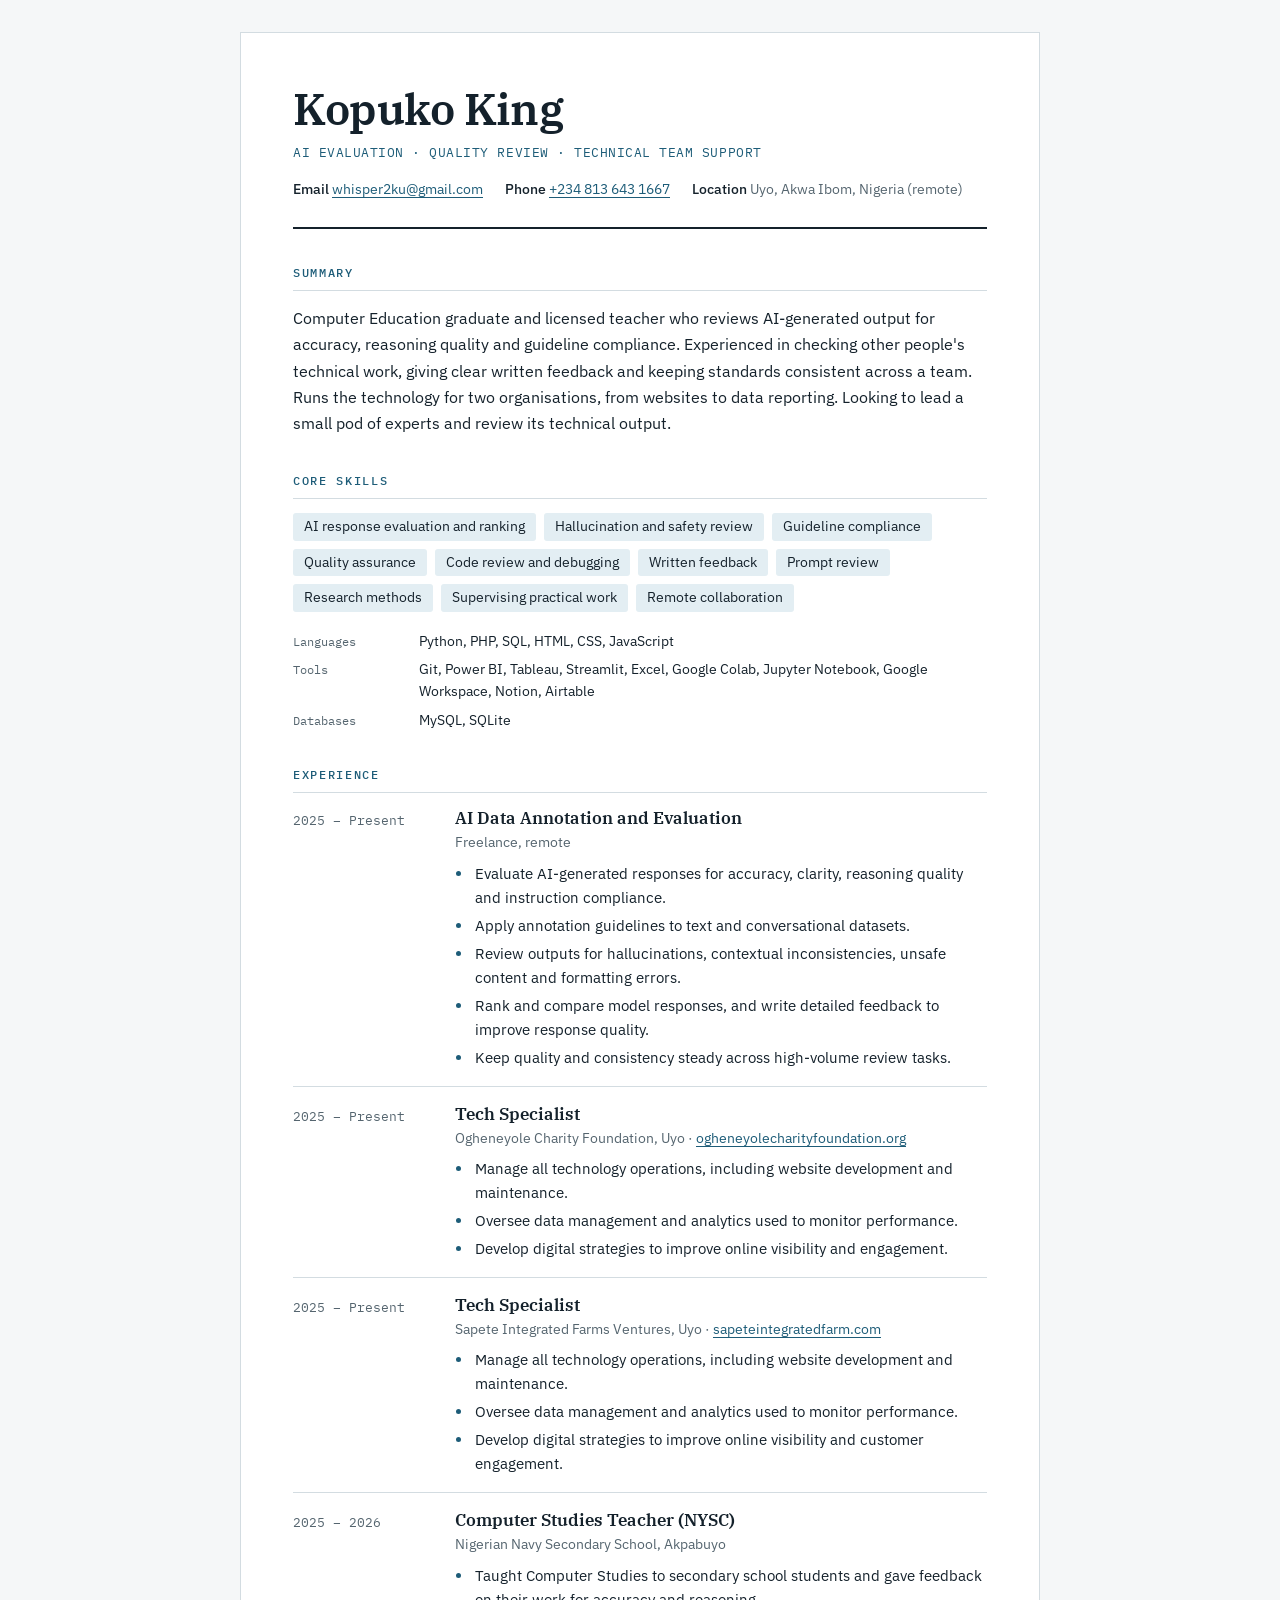
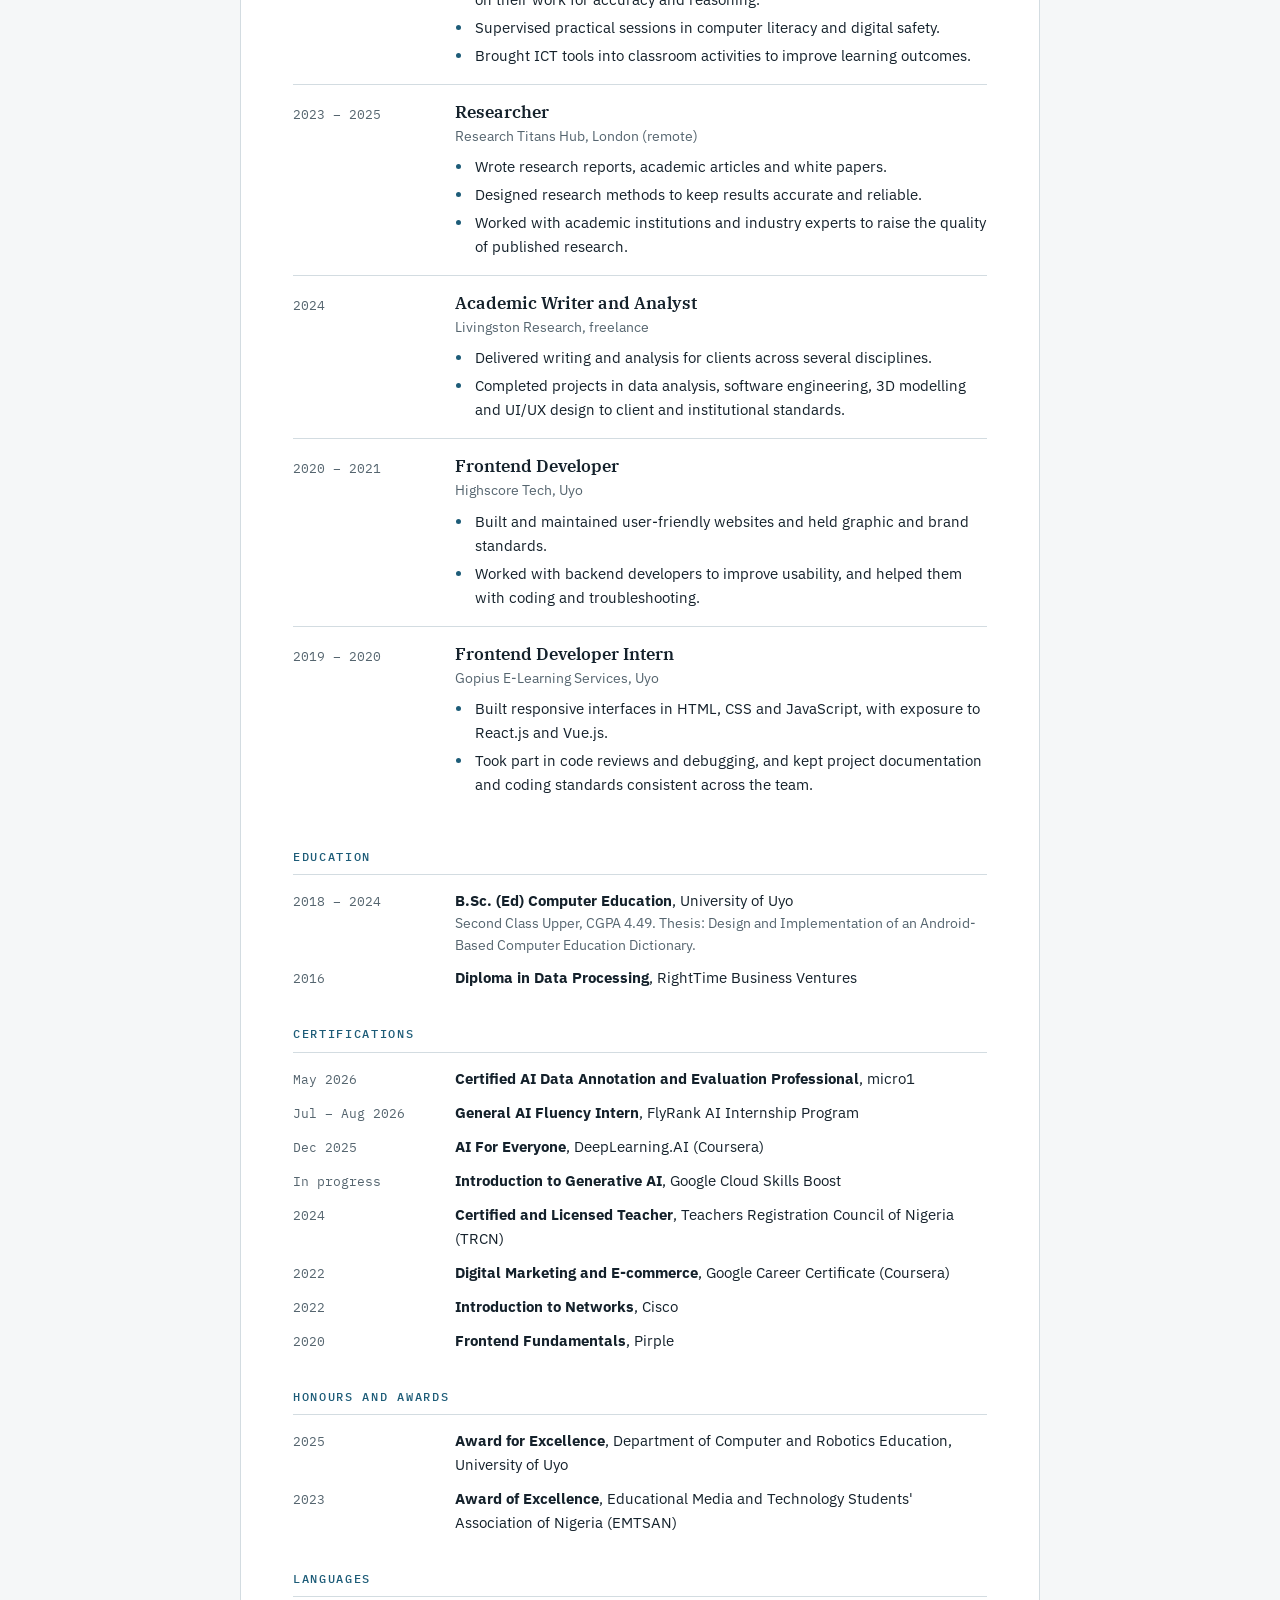
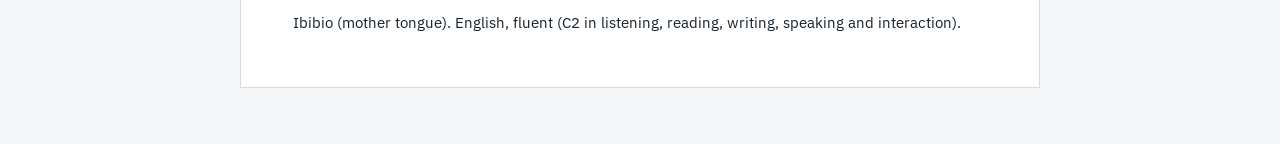
==== index.html @ e97bb65e "Add files via upload" ====
<!doctype html>
<html lang="en">
<head>
<meta charset="utf-8">
<meta name="viewport" content="width=device-width, initial-scale=1">
<title>Kopuko King | Resume</title>
<meta name="description" content="Resume of Kopuko King: AI evaluation, quality review, web development and teaching. Based in Uyo, Nigeria.">
<meta property="og:title" content="Kopuko King | Resume">
<meta property="og:description" content="AI evaluation, quality review and technical team support.">
<meta name="theme-color" content="#1D5C78">
<link rel="preconnect" href="https://fonts.googleapis.com">
<link rel="preconnect" href="https://fonts.gstatic.com" crossorigin>
<link rel="stylesheet" href="https://fonts.googleapis.com/css2?family=IBM+Plex+Mono:wght@400;500&family=IBM+Plex+Sans:wght@400;500;600&family=IBM+Plex+Serif:wght@500;600&display=swap">
<style>
/* Layout: one centred column, name block on top, dated entries in a two-column grid (date rail + content) that stacks on phones. */
:root {
  --bg: #F5F7F8;
  --surface: #FFFFFF;
  --ink: #14212B;
  --muted: #55656F;
  --rule: #D3DCE1;
  --accent: #1D5C78;
  --accent-soft: #E3EEF3;
  --font-display: "IBM Plex Serif", Georgia, "Times New Roman", serif;
  --font-body: "IBM Plex Sans", system-ui, -apple-system, "Segoe UI", sans-serif;
  --font-mono: "IBM Plex Mono", ui-monospace, "SF Mono", Menlo, Consolas, monospace;
}
@media (prefers-color-scheme: dark) {
  :root:not([data-theme="light"]) {
    --bg: #0E161C; --surface: #141F27; --ink: #E5EDF1; --muted: #9AABB5;
    --rule: #263641; --accent: #74B5D2; --accent-soft: #1A2B35;
    color-scheme: dark;
  }
}
:root[data-theme="dark"] {
  --bg: #0E161C; --surface: #141F27; --ink: #E5EDF1; --muted: #9AABB5;
  --rule: #263641; --accent: #74B5D2; --accent-soft: #1A2B35;
  color-scheme: dark;
}
:root { color-scheme: light; }
* { box-sizing: border-box; }
body { margin: 0; }
body {
  background: var(--bg);
  color: var(--ink);
  font-family: var(--font-body);
  font-size: 15px;
  line-height: 1.6;
  padding-block: 32px 56px;
  padding-left: max(16px, env(safe-area-inset-left, 0px));
  padding-right: max(16px, env(safe-area-inset-right, 0px));
}
.sheet {
  max-width: 800px;
  margin: 0 auto;
  background: var(--surface);
  border: 1px solid var(--rule);
  padding: clamp(24px, 5vw, 52px);
  display: flex;
  flex-direction: column;
  gap: 34px;
}
a { color: var(--accent); text-underline-offset: 3px; }
a:focus-visible { outline: 2px solid var(--accent); outline-offset: 2px; }

header { display: flex; flex-direction: column; gap: 10px; padding-bottom: 26px; border-bottom: 2px solid var(--ink); }
h1 {
  font-family: var(--font-display);
  font-weight: 600;
  font-size: clamp(32px, 6vw, 44px);
  line-height: 1.1;
  letter-spacing: -0.01em;
  margin: 0;
  text-wrap: balance;
}
.role { font-family: var(--font-mono); font-size: 13px; letter-spacing: 0.04em; color: var(--accent); margin: 0; }
.contact { display: flex; flex-wrap: wrap; gap: 4px 22px; font-size: 14px; color: var(--muted); margin: 4px 0 0; padding: 0; list-style: none; }
.contact li { min-width: 0; overflow-wrap: anywhere; }
.contact b { font-weight: 500; color: var(--ink); }

h2 {
  font-family: var(--font-mono);
  font-weight: 500;
  font-size: 12px;
  letter-spacing: 0.14em;
  text-transform: uppercase;
  color: var(--accent);
  margin: 0 0 14px;
  padding-bottom: 8px;
  border-bottom: 1px solid var(--rule);
}
section { min-width: 0; }
p { margin: 0; }
.summary { font-size: 16px; line-height: 1.65; max-width: 68ch; }

.skills { display: flex; flex-wrap: wrap; gap: 8px; margin: 0; padding: 0; list-style: none; }
.skills li { background: var(--accent-soft); color: var(--ink); font-size: 13.5px; padding: 3px 11px; border-radius: 3px; }
.tech { display: grid; grid-template-columns: 110px 1fr; gap: 6px 16px; margin: 18px 0 0; font-size: 14px; }
.tech dt { font-family: var(--font-mono); font-size: 12px; color: var(--muted); padding-top: 2px; }
.tech dd { margin: 0; min-width: 0; }

.entry { display: grid; grid-template-columns: 138px 1fr; gap: 4px 24px; padding-block: 16px; border-top: 1px solid var(--rule); }
.entry:first-of-type { border-top: 0; padding-top: 0; }
.when { font-family: var(--font-mono); font-size: 12.5px; color: var(--muted); padding-top: 3px; font-variant-numeric: tabular-nums; }
.what { min-width: 0; }
h3 { font-family: var(--font-display); font-weight: 600; font-size: 17px; line-height: 1.35; margin: 0; text-wrap: balance; }
.org { color: var(--muted); font-size: 14px; margin: 1px 0 8px; }
.what ul { margin: 0; padding-left: 18px; display: flex; flex-direction: column; gap: 4px; }
.what li::marker { color: var(--accent); }
.what li { padding-left: 2px; }

.plain { display: flex; flex-direction: column; gap: 10px; margin: 0; padding: 0; list-style: none; }
.plain li { display: grid; grid-template-columns: 138px 1fr; gap: 2px 24px; }
.plain .when { padding-top: 2px; }
.plain span.t { min-width: 0; }
.plain small { display: block; color: var(--muted); font-size: 13.5px; }

@media (max-width: 600px) {
  body { padding-block: 16px 40px; font-size: 15px; }
  .entry, .plain li { grid-template-columns: 1fr; gap: 2px; }
  .tech { grid-template-columns: 1fr; gap: 0; }
  .tech dd { margin-bottom: 8px; }
}
@media print {
  body { background: #fff; padding: 0; }
  .sheet { border: 0; padding: 0; max-width: none; }
  :root { --bg:#fff; --surface:#fff; --ink:#14212B; --muted:#55656F; --rule:#D3DCE1; --accent:#1D5C78; --accent-soft:#E3EEF3; }
  .entry { break-inside: avoid; }
}
</style>

</head>
<body>
<main class="sheet">
  <header>
    <h1>Kopuko King</h1>
    <p class="role">AI EVALUATION &middot; QUALITY REVIEW &middot; TECHNICAL TEAM SUPPORT</p>
    <ul class="contact">
      <li><b>Email</b> <a href="mailto:whisper2ku@gmail.com">whisper2ku@gmail.com</a></li>
      <li><b>Phone</b> <a href="tel:+2348136431667">+234 813 643 1667</a></li>
      <li><b>Location</b> Uyo, Akwa Ibom, Nigeria (remote)</li>
    </ul>
  </header>

  <section>
    <h2>Summary</h2>
    <p class="summary">Computer Education graduate and licensed teacher who reviews AI-generated output for accuracy, reasoning quality and guideline compliance. Experienced in checking other people's technical work, giving clear written feedback and keeping standards consistent across a team. Runs the technology for two organisations, from websites to data reporting. Looking to lead a small pod of experts and review its technical output.</p>
  </section>

  <section>
    <h2>Core skills</h2>
    <ul class="skills">
      <li>AI response evaluation and ranking</li>
      <li>Hallucination and safety review</li>
      <li>Guideline compliance</li>
      <li>Quality assurance</li>
      <li>Code review and debugging</li>
      <li>Written feedback</li>
      <li>Prompt review</li>
      <li>Research methods</li>
      <li>Supervising practical work</li>
      <li>Remote collaboration</li>
    </ul>
    <dl class="tech">
      <dt>Languages</dt><dd>Python, PHP, SQL, HTML, CSS, JavaScript</dd>
      <dt>Tools</dt><dd>Git, Power BI, Tableau, Streamlit, Excel, Google Colab, Jupyter Notebook, Google Workspace, Notion, Airtable</dd>
      <dt>Databases</dt><dd>MySQL, SQLite</dd>
    </dl>
  </section>

  <section>
    <h2>Experience</h2>

    <div class="entry">
      <div class="when">2025 &ndash; Present</div>
      <div class="what">
        <h3>AI Data Annotation and Evaluation</h3>
        <p class="org">Freelance, remote</p>
        <ul>
          <li>Evaluate AI-generated responses for accuracy, clarity, reasoning quality and instruction compliance.</li>
          <li>Apply annotation guidelines to text and conversational datasets.</li>
          <li>Review outputs for hallucinations, contextual inconsistencies, unsafe content and formatting errors.</li>
          <li>Rank and compare model responses, and write detailed feedback to improve response quality.</li>
          <li>Keep quality and consistency steady across high-volume review tasks.</li>
        </ul>
      </div>
    </div>

    <div class="entry">
      <div class="when">2025 &ndash; Present</div>
      <div class="what">
        <h3>Tech Specialist</h3>
        <p class="org">Ogheneyole Charity Foundation, Uyo &middot; <a href="https://ogheneyolecharityfoundation.org/" target="_blank" rel="noopener">ogheneyolecharityfoundation.org</a></p>
        <ul>
          <li>Manage all technology operations, including website development and maintenance.</li>
          <li>Oversee data management and analytics used to monitor performance.</li>
          <li>Develop digital strategies to improve online visibility and engagement.</li>
        </ul>
      </div>
    </div>

    <div class="entry">
      <div class="when">2025 &ndash; Present</div>
      <div class="what">
        <h3>Tech Specialist</h3>
        <p class="org">Sapete Integrated Farms Ventures, Uyo &middot; <a href="https://sapeteintegratedfarm.com" target="_blank" rel="noopener">sapeteintegratedfarm.com</a></p>
        <ul>
          <li>Manage all technology operations, including website development and maintenance.</li>
          <li>Oversee data management and analytics used to monitor performance.</li>
          <li>Develop digital strategies to improve online visibility and customer engagement.</li>
        </ul>
      </div>
    </div>

    <div class="entry">
      <div class="when">2025 &ndash; 2026</div>
      <div class="what">
        <h3>Computer Studies Teacher (NYSC)</h3>
        <p class="org">Nigerian Navy Secondary School, Akpabuyo</p>
        <ul>
          <li>Taught Computer Studies to secondary school students and gave feedback on their work for accuracy and reasoning.</li>
          <li>Supervised practical sessions in computer literacy and digital safety.</li>
          <li>Brought ICT tools into classroom activities to improve learning outcomes.</li>
        </ul>
      </div>
    </div>

    <div class="entry">
      <div class="when">2023 &ndash; 2025</div>
      <div class="what">
        <h3>Researcher</h3>
        <p class="org">Research Titans Hub, London (remote)</p>
        <ul>
          <li>Wrote research reports, academic articles and white papers.</li>
          <li>Designed research methods to keep results accurate and reliable.</li>
          <li>Worked with academic institutions and industry experts to raise the quality of published research.</li>
        </ul>
      </div>
    </div>

    <div class="entry">
      <div class="when">2024</div>
      <div class="what">
        <h3>Academic Writer and Analyst</h3>
        <p class="org">Livingston Research, freelance</p>
        <ul>
          <li>Delivered writing and analysis for clients across several disciplines.</li>
          <li>Completed projects in data analysis, software engineering, 3D modelling and UI/UX design to client and institutional standards.</li>
        </ul>
      </div>
    </div>

    <div class="entry">
      <div class="when">2020 &ndash; 2021</div>
      <div class="what">
        <h3>Frontend Developer</h3>
        <p class="org">Highscore Tech, Uyo</p>
        <ul>
          <li>Built and maintained user-friendly websites and held graphic and brand standards.</li>
          <li>Worked with backend developers to improve usability, and helped them with coding and troubleshooting.</li>
        </ul>
      </div>
    </div>

    <div class="entry">
      <div class="when">2019 &ndash; 2020</div>
      <div class="what">
        <h3>Frontend Developer Intern</h3>
        <p class="org">Gopius E-Learning Services, Uyo</p>
        <ul>
          <li>Built responsive interfaces in HTML, CSS and JavaScript, with exposure to React.js and Vue.js.</li>
          <li>Took part in code reviews and debugging, and kept project documentation and coding standards consistent across the team.</li>
        </ul>
      </div>
    </div>
  </section>

  <section>
    <h2>Education</h2>
    <ul class="plain">
      <li>
        <span class="when">2018 &ndash; 2024</span>
        <span class="t"><b>B.Sc. (Ed) Computer Education</b>, University of Uyo
          <small>Second Class Upper, CGPA 4.49. Thesis: Design and Implementation of an Android-Based Computer Education Dictionary.</small></span>
      </li>
      <li>
        <span class="when">2016</span>
        <span class="t"><b>Diploma in Data Processing</b>, RightTime Business Ventures</span>
      </li>
    </ul>
  </section>

  <section>
    <h2>Certifications</h2>
    <ul class="plain">
      <li><span class="when">May 2026</span><span class="t"><b>Certified AI Data Annotation and Evaluation Professional</b>, micro1</span></li>
      <li><span class="when">Jul &ndash; Aug 2026</span><span class="t"><b>General AI Fluency Intern</b>, FlyRank AI Internship Program</span></li>
      <li><span class="when">Dec 2025</span><span class="t"><b>AI For Everyone</b>, DeepLearning.AI (Coursera)</span></li>
      <li><span class="when">In progress</span><span class="t"><b>Introduction to Generative AI</b>, Google Cloud Skills Boost</span></li>
      <li><span class="when">2024</span><span class="t"><b>Certified and Licensed Teacher</b>, Teachers Registration Council of Nigeria (TRCN)</span></li>
      <li><span class="when">2022</span><span class="t"><b>Digital Marketing and E-commerce</b>, Google Career Certificate (Coursera)</span></li>
      <li><span class="when">2022</span><span class="t"><b>Introduction to Networks</b>, Cisco</span></li>
      <li><span class="when">2020</span><span class="t"><b>Frontend Fundamentals</b>, Pirple</span></li>
    </ul>
  </section>

  <section>
    <h2>Honours and awards</h2>
    <ul class="plain">
      <li><span class="when">2025</span><span class="t"><b>Award for Excellence</b>, Department of Computer and Robotics Education, University of Uyo</span></li>
      <li><span class="when">2023</span><span class="t"><b>Award of Excellence</b>, Educational Media and Technology Students' Association of Nigeria (EMTSAN)</span></li>
    </ul>
  </section>

  <section>
    <h2>Languages</h2>
    <p>Ibibio (mother tongue). English, fluent (C2 in listening, reading, writing, speaking and interaction).</p>
  </section>
</main>
</body>
</html>
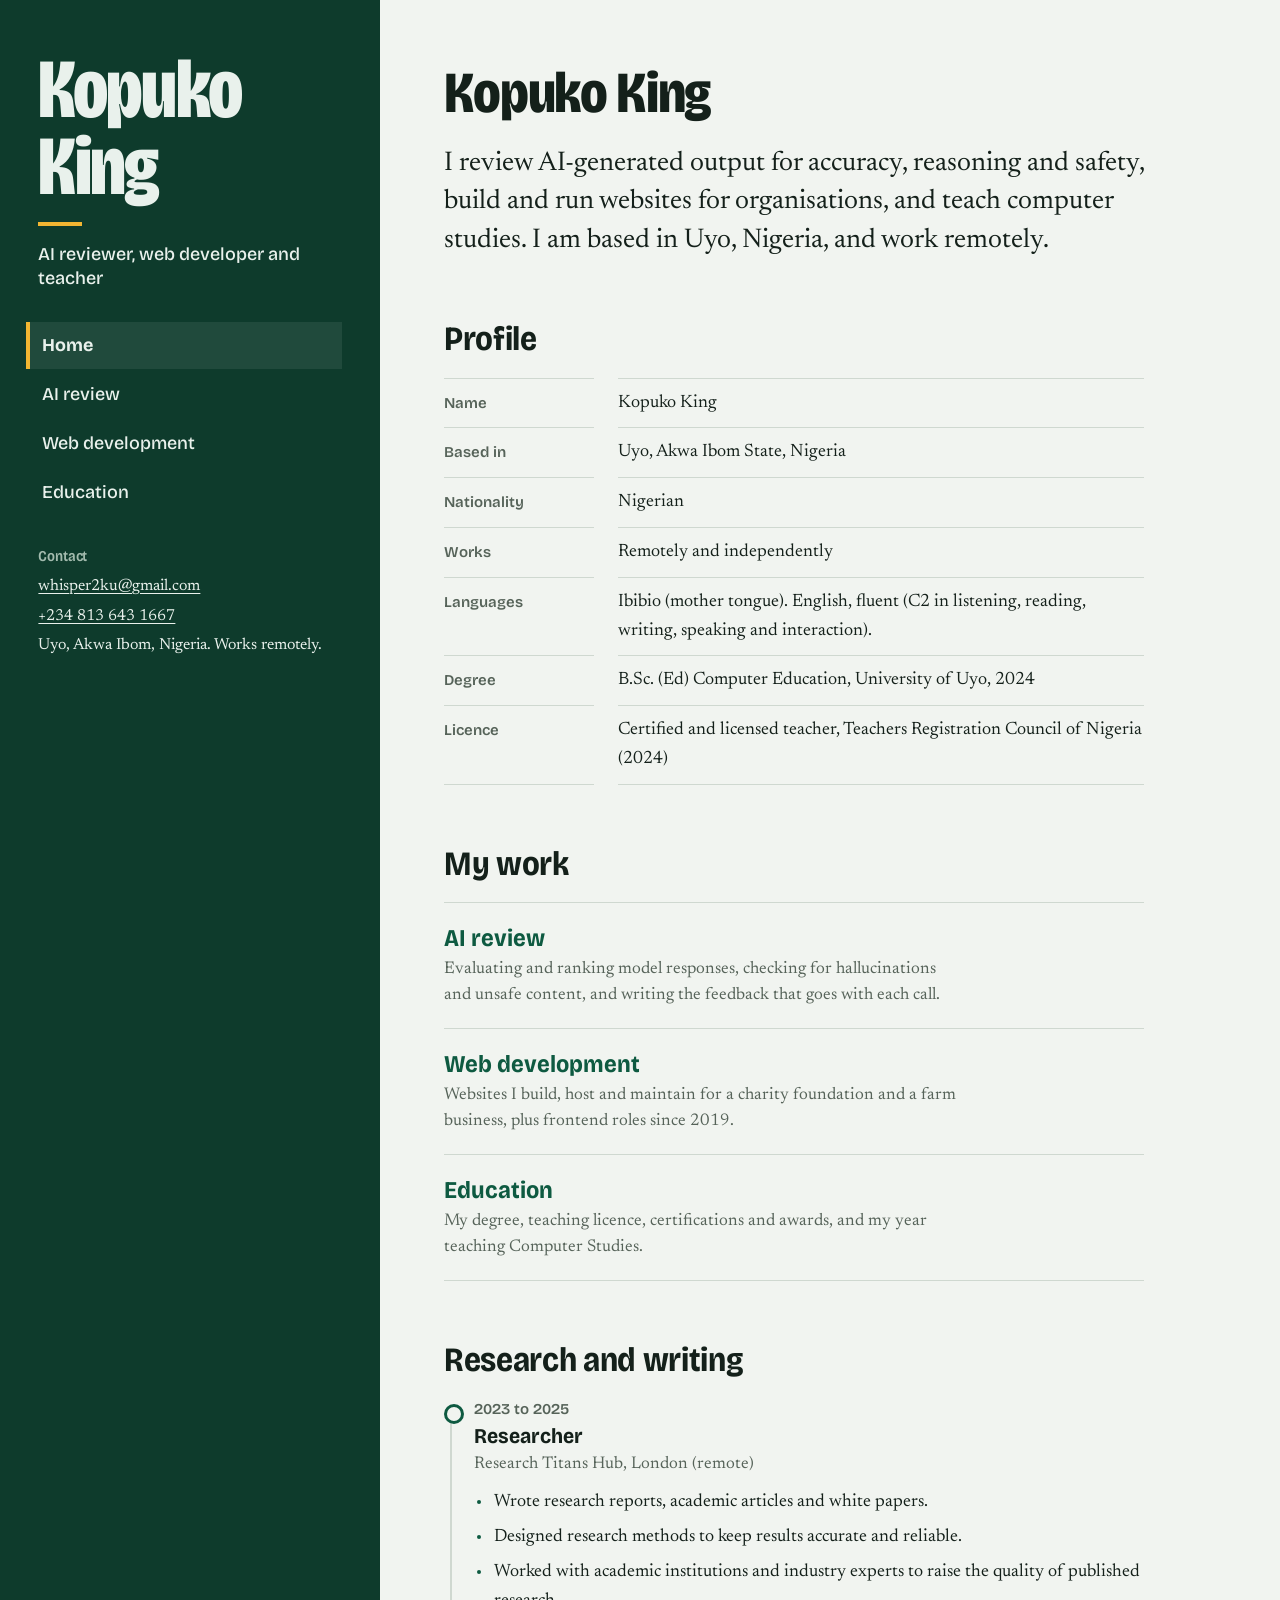
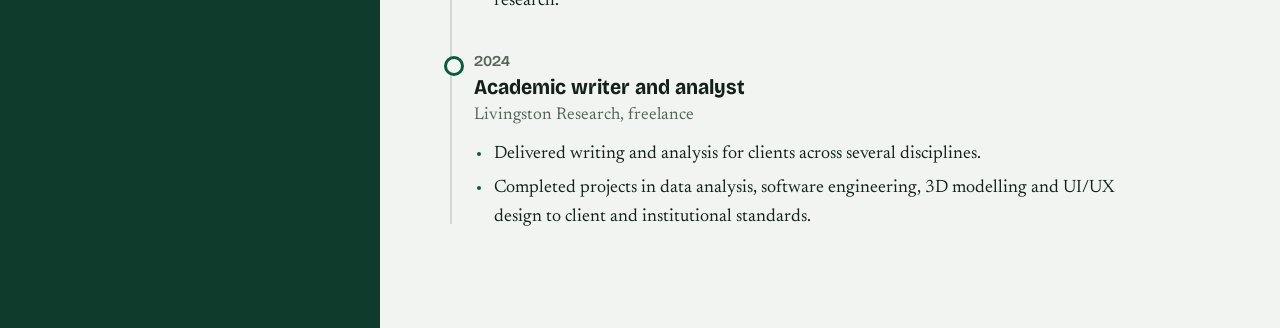
==== commit b8186ad0: "update CV" ====
--- a/index.html
+++ b/index.html
@@ -4,318 +4,105 @@
 <meta charset="utf-8">
 <meta name="viewport" content="width=device-width, initial-scale=1">
 <title>Kopuko King | Resume</title>
-<meta name="description" content="Resume of Kopuko King: AI evaluation, quality review, web development and teaching. Based in Uyo, Nigeria.">
+<meta name="description" content="Kopuko King: AI reviewer, web developer and teacher based in Uyo, Nigeria.">
 <meta property="og:title" content="Kopuko King | Resume">
-<meta property="og:description" content="AI evaluation, quality review and technical team support.">
-<meta name="theme-color" content="#1D5C78">
+<meta property="og:description" content="Kopuko King: AI reviewer, web developer and teacher based in Uyo, Nigeria.">
+<meta name="theme-color" content="#0E3B2C">
 <link rel="preconnect" href="https://fonts.googleapis.com">
 <link rel="preconnect" href="https://fonts.gstatic.com" crossorigin>
-<link rel="stylesheet" href="https://fonts.googleapis.com/css2?family=IBM+Plex+Mono:wght@400;500&family=IBM+Plex+Sans:wght@400;500;600&family=IBM+Plex+Serif:wght@500;600&display=swap">
-<style>
-/* Layout: one centred column, name block on top, dated entries in a two-column grid (date rail + content) that stacks on phones. */
-:root {
-  --bg: #F5F7F8;
-  --surface: #FFFFFF;
-  --ink: #14212B;
-  --muted: #55656F;
-  --rule: #D3DCE1;
-  --accent: #1D5C78;
-  --accent-soft: #E3EEF3;
-  --font-display: "IBM Plex Serif", Georgia, "Times New Roman", serif;
-  --font-body: "IBM Plex Sans", system-ui, -apple-system, "Segoe UI", sans-serif;
-  --font-mono: "IBM Plex Mono", ui-monospace, "SF Mono", Menlo, Consolas, monospace;
-}
-@media (prefers-color-scheme: dark) {
-  :root:not([data-theme="light"]) {
-    --bg: #0E161C; --surface: #141F27; --ink: #E5EDF1; --muted: #9AABB5;
-    --rule: #263641; --accent: #74B5D2; --accent-soft: #1A2B35;
-    color-scheme: dark;
-  }
-}
-:root[data-theme="dark"] {
-  --bg: #0E161C; --surface: #141F27; --ink: #E5EDF1; --muted: #9AABB5;
-  --rule: #263641; --accent: #74B5D2; --accent-soft: #1A2B35;
-  color-scheme: dark;
-}
-:root { color-scheme: light; }
-* { box-sizing: border-box; }
-body { margin: 0; }
-body {
-  background: var(--bg);
-  color: var(--ink);
-  font-family: var(--font-body);
-  font-size: 15px;
-  line-height: 1.6;
-  padding-block: 32px 56px;
-  padding-left: max(16px, env(safe-area-inset-left, 0px));
-  padding-right: max(16px, env(safe-area-inset-right, 0px));
-}
-.sheet {
-  max-width: 800px;
-  margin: 0 auto;
-  background: var(--surface);
-  border: 1px solid var(--rule);
-  padding: clamp(24px, 5vw, 52px);
-  display: flex;
-  flex-direction: column;
-  gap: 34px;
-}
-a { color: var(--accent); text-underline-offset: 3px; }
-a:focus-visible { outline: 2px solid var(--accent); outline-offset: 2px; }
-
-header { display: flex; flex-direction: column; gap: 10px; padding-bottom: 26px; border-bottom: 2px solid var(--ink); }
-h1 {
-  font-family: var(--font-display);
-  font-weight: 600;
-  font-size: clamp(32px, 6vw, 44px);
-  line-height: 1.1;
-  letter-spacing: -0.01em;
-  margin: 0;
-  text-wrap: balance;
-}
-.role { font-family: var(--font-mono); font-size: 13px; letter-spacing: 0.04em; color: var(--accent); margin: 0; }
-.contact { display: flex; flex-wrap: wrap; gap: 4px 22px; font-size: 14px; color: var(--muted); margin: 4px 0 0; padding: 0; list-style: none; }
-.contact li { min-width: 0; overflow-wrap: anywhere; }
-.contact b { font-weight: 500; color: var(--ink); }
-
-h2 {
-  font-family: var(--font-mono);
-  font-weight: 500;
-  font-size: 12px;
-  letter-spacing: 0.14em;
-  text-transform: uppercase;
-  color: var(--accent);
-  margin: 0 0 14px;
-  padding-bottom: 8px;
-  border-bottom: 1px solid var(--rule);
-}
-section { min-width: 0; }
-p { margin: 0; }
-.summary { font-size: 16px; line-height: 1.65; max-width: 68ch; }
-
-.skills { display: flex; flex-wrap: wrap; gap: 8px; margin: 0; padding: 0; list-style: none; }
-.skills li { background: var(--accent-soft); color: var(--ink); font-size: 13.5px; padding: 3px 11px; border-radius: 3px; }
-.tech { display: grid; grid-template-columns: 110px 1fr; gap: 6px 16px; margin: 18px 0 0; font-size: 14px; }
-.tech dt { font-family: var(--font-mono); font-size: 12px; color: var(--muted); padding-top: 2px; }
-.tech dd { margin: 0; min-width: 0; }
-
-.entry { display: grid; grid-template-columns: 138px 1fr; gap: 4px 24px; padding-block: 16px; border-top: 1px solid var(--rule); }
-.entry:first-of-type { border-top: 0; padding-top: 0; }
-.when { font-family: var(--font-mono); font-size: 12.5px; color: var(--muted); padding-top: 3px; font-variant-numeric: tabular-nums; }
-.what { min-width: 0; }
-h3 { font-family: var(--font-display); font-weight: 600; font-size: 17px; line-height: 1.35; margin: 0; text-wrap: balance; }
-.org { color: var(--muted); font-size: 14px; margin: 1px 0 8px; }
-.what ul { margin: 0; padding-left: 18px; display: flex; flex-direction: column; gap: 4px; }
-.what li::marker { color: var(--accent); }
-.what li { padding-left: 2px; }
-
-.plain { display: flex; flex-direction: column; gap: 10px; margin: 0; padding: 0; list-style: none; }
-.plain li { display: grid; grid-template-columns: 138px 1fr; gap: 2px 24px; }
-.plain .when { padding-top: 2px; }
-.plain span.t { min-width: 0; }
-.plain small { display: block; color: var(--muted); font-size: 13.5px; }
-
-@media (max-width: 600px) {
-  body { padding-block: 16px 40px; font-size: 15px; }
-  .entry, .plain li { grid-template-columns: 1fr; gap: 2px; }
-  .tech { grid-template-columns: 1fr; gap: 0; }
-  .tech dd { margin-bottom: 8px; }
-}
-@media print {
-  body { background: #fff; padding: 0; }
-  .sheet { border: 0; padding: 0; max-width: none; }
-  :root { --bg:#fff; --surface:#fff; --ink:#14212B; --muted:#55656F; --rule:#D3DCE1; --accent:#1D5C78; --accent-soft:#E3EEF3; }
-  .entry { break-inside: avoid; }
-}
-</style>
-
+<link rel="stylesheet" href="https://fonts.googleapis.com/css2?family=Bricolage+Grotesque:opsz,wdth,wght@12..96,75..100,300..800&family=Newsreader:ital,opsz,wght@0,6..72,400..600;1,6..72,400&display=swap">
+<link rel="stylesheet" href="style.css">
 </head>
 <body>
-<main class="sheet">
-  <header>
-    <h1>Kopuko King</h1>
-    <p class="role">AI EVALUATION &middot; QUALITY REVIEW &middot; TECHNICAL TEAM SUPPORT</p>
-    <ul class="contact">
-      <li><b>Email</b> <a href="mailto:whisper2ku@gmail.com">whisper2ku@gmail.com</a></li>
-      <li><b>Phone</b> <a href="tel:+2348136431667">+234 813 643 1667</a></li>
-      <li><b>Location</b> Uyo, Akwa Ibom, Nigeria (remote)</li>
-    </ul>
-  </header>
+<div class="page">
 
-  <section>
-    <h2>Summary</h2>
-    <p class="summary">Computer Education graduate and licensed teacher who reviews AI-generated output for accuracy, reasoning quality and guideline compliance. Experienced in checking other people's technical work, giving clear written feedback and keeping standards consistent across a team. Runs the technology for two organisations, from websites to data reporting. Looking to lead a small pod of experts and review its technical output.</p>
-  </section>
+  <aside class="side">
+    <div class="side-inner">
+      <div>
+        <p class="brand"><a href="index.html">Kopuko<br>King</a></p>
+        <p class="title">AI reviewer, web developer and teacher</p>
+      </div>
 
-  <section>
-    <h2>Core skills</h2>
-    <ul class="skills">
-      <li>AI response evaluation and ranking</li>
-      <li>Hallucination and safety review</li>
-      <li>Guideline compliance</li>
-      <li>Quality assurance</li>
-      <li>Code review and debugging</li>
-      <li>Written feedback</li>
-      <li>Prompt review</li>
-      <li>Research methods</li>
-      <li>Supervising practical work</li>
-      <li>Remote collaboration</li>
-    </ul>
-    <dl class="tech">
-      <dt>Languages</dt><dd>Python, PHP, SQL, HTML, CSS, JavaScript</dd>
-      <dt>Tools</dt><dd>Git, Power BI, Tableau, Streamlit, Excel, Google Colab, Jupyter Notebook, Google Workspace, Notion, Airtable</dd>
-      <dt>Databases</dt><dd>MySQL, SQLite</dd>
-    </dl>
-  </section>
+      <nav class="nav" aria-label="Pages">
+        <a href="index.html" aria-current="page">Home</a>
+        <a href="ai-review.html">AI review</a>
+        <a href="web-development.html">Web development</a>
+        <a href="education.html">Education</a>
+      </nav>
 
-  <section>
-    <h2>Experience</h2>
+      <section>
+        <h2>Contact</h2>
+        <address class="contact">
+          <a href="mailto:whisper2ku@gmail.com">whisper2ku@gmail.com</a>
+          <a href="tel:+2348136431667">+234 813 643 1667</a>
+          <span>Uyo, Akwa Ibom, Nigeria. Works remotely.</span>
+        </address>
+      </section>
+    </div>
+  </aside>
 
-    <div class="entry">
-      <div class="when">2025 &ndash; Present</div>
-      <div class="what">
-        <h3>AI Data Annotation and Evaluation</h3>
-        <p class="org">Freelance, remote</p>
-        <ul>
-          <li>Evaluate AI-generated responses for accuracy, clarity, reasoning quality and instruction compliance.</li>
-          <li>Apply annotation guidelines to text and conversational datasets.</li>
-          <li>Review outputs for hallucinations, contextual inconsistencies, unsafe content and formatting errors.</li>
-          <li>Rank and compare model responses, and write detailed feedback to improve response quality.</li>
-          <li>Keep quality and consistency steady across high-volume review tasks.</li>
-        </ul>
-      </div>
-    </div>
+  <main class="main">
+    <header>
+      <h1>Kopuko King</h1>
+      <p class="lead">I review AI-generated output for accuracy, reasoning and safety, build and run websites for organisations, and teach computer studies. I am based in Uyo, Nigeria, and work remotely.</p>
+    </header>
 
-    <div class="entry">
-      <div class="when">2025 &ndash; Present</div>
-      <div class="what">
-        <h3>Tech Specialist</h3>
-        <p class="org">Ogheneyole Charity Foundation, Uyo &middot; <a href="https://ogheneyolecharityfoundation.org/" target="_blank" rel="noopener">ogheneyolecharityfoundation.org</a></p>
-        <ul>
-          <li>Manage all technology operations, including website development and maintenance.</li>
-          <li>Oversee data management and analytics used to monitor performance.</li>
-          <li>Develop digital strategies to improve online visibility and engagement.</li>
-        </ul>
-      </div>
-    </div>
+    <section>
+      <h2>Profile</h2>
+      <dl class="profile">
+        <dt>Name</dt><dd>Kopuko King</dd>
+        <dt>Based in</dt><dd>Uyo, Akwa Ibom State, Nigeria</dd>
+        <dt>Nationality</dt><dd>Nigerian</dd>
+        <dt>Works</dt><dd>Remotely and independently</dd>
+        <dt>Languages</dt><dd>Ibibio (mother tongue). English, fluent (C2 in listening, reading, writing, speaking and interaction).</dd>
+        <dt>Degree</dt><dd>B.Sc. (Ed) Computer Education, University of Uyo, 2024</dd>
+        <dt>Licence</dt><dd>Certified and licensed teacher, Teachers Registration Council of Nigeria (2024)</dd>
+      </dl>
+    </section>
 
-    <div class="entry">
-      <div class="when">2025 &ndash; Present</div>
-      <div class="what">
-        <h3>Tech Specialist</h3>
-        <p class="org">Sapete Integrated Farms Ventures, Uyo &middot; <a href="https://sapeteintegratedfarm.com" target="_blank" rel="noopener">sapeteintegratedfarm.com</a></p>
-        <ul>
-          <li>Manage all technology operations, including website development and maintenance.</li>
-          <li>Oversee data management and analytics used to monitor performance.</li>
-          <li>Develop digital strategies to improve online visibility and customer engagement.</li>
-        </ul>
-      </div>
-    </div>
+    <section>
+      <h2>My work</h2>
+      <ul class="paths">
+        <li><a href="ai-review.html">
+          <h3>AI review</h3>
+          <p>Evaluating and ranking model responses, checking for hallucinations and unsafe content, and writing the feedback that goes with each call.</p>
+        </a></li>
+        <li><a href="web-development.html">
+          <h3>Web development</h3>
+          <p>Websites I build, host and maintain for a charity foundation and a farm business, plus frontend roles since 2019.</p>
+        </a></li>
+        <li><a href="education.html">
+          <h3>Education</h3>
+          <p>My degree, teaching licence, certifications and awards, and my year teaching Computer Studies.</p>
+        </a></li>
+      </ul>
+    </section>
 
-    <div class="entry">
-      <div class="when">2025 &ndash; 2026</div>
-      <div class="what">
-        <h3>Computer Studies Teacher (NYSC)</h3>
-        <p class="org">Nigerian Navy Secondary School, Akpabuyo</p>
-        <ul>
-          <li>Taught Computer Studies to secondary school students and gave feedback on their work for accuracy and reasoning.</li>
-          <li>Supervised practical sessions in computer literacy and digital safety.</li>
-          <li>Brought ICT tools into classroom activities to improve learning outcomes.</li>
-        </ul>
-      </div>
-    </div>
-
-    <div class="entry">
-      <div class="when">2023 &ndash; 2025</div>
-      <div class="what">
-        <h3>Researcher</h3>
-        <p class="org">Research Titans Hub, London (remote)</p>
-        <ul>
-          <li>Wrote research reports, academic articles and white papers.</li>
-          <li>Designed research methods to keep results accurate and reliable.</li>
-          <li>Worked with academic institutions and industry experts to raise the quality of published research.</li>
-        </ul>
-      </div>
-    </div>
-
-    <div class="entry">
-      <div class="when">2024</div>
-      <div class="what">
-        <h3>Academic Writer and Analyst</h3>
-        <p class="org">Livingston Research, freelance</p>
-        <ul>
-          <li>Delivered writing and analysis for clients across several disciplines.</li>
-          <li>Completed projects in data analysis, software engineering, 3D modelling and UI/UX design to client and institutional standards.</li>
-        </ul>
-      </div>
-    </div>
-
-    <div class="entry">
-      <div class="when">2020 &ndash; 2021</div>
-      <div class="what">
-        <h3>Frontend Developer</h3>
-        <p class="org">Highscore Tech, Uyo</p>
-        <ul>
-          <li>Built and maintained user-friendly websites and held graphic and brand standards.</li>
-          <li>Worked with backend developers to improve usability, and helped them with coding and troubleshooting.</li>
-        </ul>
-      </div>
-    </div>
-
-    <div class="entry">
-      <div class="when">2019 &ndash; 2020</div>
-      <div class="what">
-        <h3>Frontend Developer Intern</h3>
-        <p class="org">Gopius E-Learning Services, Uyo</p>
-        <ul>
-          <li>Built responsive interfaces in HTML, CSS and JavaScript, with exposure to React.js and Vue.js.</li>
-          <li>Took part in code reviews and debugging, and kept project documentation and coding standards consistent across the team.</li>
-        </ul>
-      </div>
-    </div>
-  </section>
-
-  <section>
-    <h2>Education</h2>
-    <ul class="plain">
-      <li>
-        <span class="when">2018 &ndash; 2024</span>
-        <span class="t"><b>B.Sc. (Ed) Computer Education</b>, University of Uyo
-          <small>Second Class Upper, CGPA 4.49. Thesis: Design and Implementation of an Android-Based Computer Education Dictionary.</small></span>
-      </li>
-      <li>
-        <span class="when">2016</span>
-        <span class="t"><b>Diploma in Data Processing</b>, RightTime Business Ventures</span>
-      </li>
-    </ul>
-  </section>
-
-  <section>
-    <h2>Certifications</h2>
-    <ul class="plain">
-      <li><span class="when">May 2026</span><span class="t"><b>Certified AI Data Annotation and Evaluation Professional</b>, micro1</span></li>
-      <li><span class="when">Jul &ndash; Aug 2026</span><span class="t"><b>General AI Fluency Intern</b>, FlyRank AI Internship Program</span></li>
-      <li><span class="when">Dec 2025</span><span class="t"><b>AI For Everyone</b>, DeepLearning.AI (Coursera)</span></li>
-      <li><span class="when">In progress</span><span class="t"><b>Introduction to Generative AI</b>, Google Cloud Skills Boost</span></li>
-      <li><span class="when">2024</span><span class="t"><b>Certified and Licensed Teacher</b>, Teachers Registration Council of Nigeria (TRCN)</span></li>
-      <li><span class="when">2022</span><span class="t"><b>Digital Marketing and E-commerce</b>, Google Career Certificate (Coursera)</span></li>
-      <li><span class="when">2022</span><span class="t"><b>Introduction to Networks</b>, Cisco</span></li>
-      <li><span class="when">2020</span><span class="t"><b>Frontend Fundamentals</b>, Pirple</span></li>
-    </ul>
-  </section>
-
-  <section>
-    <h2>Honours and awards</h2>
-    <ul class="plain">
-      <li><span class="when">2025</span><span class="t"><b>Award for Excellence</b>, Department of Computer and Robotics Education, University of Uyo</span></li>
-      <li><span class="when">2023</span><span class="t"><b>Award of Excellence</b>, Educational Media and Technology Students' Association of Nigeria (EMTSAN)</span></li>
-    </ul>
-  </section>
-
-  <section>
-    <h2>Languages</h2>
-    <p>Ibibio (mother tongue). English, fluent (C2 in listening, reading, writing, speaking and interaction).</p>
-  </section>
-</main>
+    <section>
+      <h2>Research and writing</h2>
+      <ol class="timeline">
+        <li>
+          <div class="when">2023 to 2025</div>
+          <h3>Researcher</h3>
+          <p class="org">Research Titans Hub, London (remote)</p>
+          <ul class="bullets">
+            <li>Wrote research reports, academic articles and white papers.</li>
+            <li>Designed research methods to keep results accurate and reliable.</li>
+            <li>Worked with academic institutions and industry experts to raise the quality of published research.</li>
+          </ul>
+        </li>
+        <li>
+          <div class="when">2024</div>
+          <h3>Academic writer and analyst</h3>
+          <p class="org">Livingston Research, freelance</p>
+          <ul class="bullets">
+            <li>Delivered writing and analysis for clients across several disciplines.</li>
+            <li>Completed projects in data analysis, software engineering, 3D modelling and UI/UX design to client and institutional standards.</li>
+          </ul>
+        </li>
+      </ol>
+    </section>
+  </main>
+</div>
 </body>
 </html>
--- a/style.css
+++ b/style.css
@@ -0,0 +1,151 @@
+/* Layout: a deep green sidebar carries the name, the page links and contact details, and stays in view on desktop. The right column holds one page of content. On phones the sidebar becomes the opening block. */
+:root {
+  color-scheme: light;
+  --paper: #F1F4F0;
+  --ink: #14201A;
+  --muted: #566359;
+  --rule: #CFD8D0;
+  --link: #0E5A41;
+  --side: #0E3B2C;
+  --side-ink: #E9F1EC;
+  --side-muted: #A3BBAE;
+  --side-rule: #2A5645;
+  --side-hover: rgba(255, 255, 255, 0.08);
+  --mark: #F2B632;
+  --display: "Bricolage Grotesque", "Helvetica Neue", Arial, sans-serif;
+  --text: "Newsreader", Georgia, "Times New Roman", serif;
+}
+@media (prefers-color-scheme: dark) {
+  :root {
+    color-scheme: dark;
+    --paper: #0B1410;
+    --ink: #E4ECE6;
+    --muted: #9BADA1;
+    --rule: #22342B;
+    --link: #7FD1A8;
+    --side: #12281F;
+    --side-rule: #28463A;
+  }
+}
+* { box-sizing: border-box; }
+html { -webkit-text-size-adjust: 100%; }
+body {
+  margin: 0;
+  background: var(--paper);
+  color: var(--ink);
+  font-family: var(--text);
+  font-size: 18px;
+  line-height: 1.6;
+}
+a { color: var(--link); text-underline-offset: 3px; text-decoration-thickness: 1px; }
+a:focus-visible { outline: 2px solid var(--mark); outline-offset: 3px; border-radius: 2px; }
+h1, h2, h3, .when, dt { font-family: var(--display); }
+p { margin: 0; }
+ul, ol { margin: 0; padding: 0; list-style: none; }
+
+.page { display: grid; grid-template-columns: minmax(300px, 380px) minmax(0, 1fr); min-height: 100vh; }
+
+/* Sidebar */
+.side { background: var(--side); color: var(--side-ink); -webkit-print-color-adjust: exact; print-color-adjust: exact; }
+.side-inner {
+  position: sticky; top: 0;
+  max-height: 100vh; overflow-y: auto;
+  padding: clamp(28px, 4vw, 52px) clamp(24px, 3vw, 40px);
+  display: flex; flex-direction: column; gap: 32px;
+}
+.brand {
+  margin: 0;
+  font-family: var(--display);
+  font-size: clamp(56px, 7vw, 84px);
+  line-height: 0.92;
+  font-weight: 800;
+  font-variation-settings: "wdth" 76;
+  letter-spacing: -0.02em;
+}
+.brand a { color: inherit; text-decoration: none; }
+.title { font-family: var(--display); font-size: 18px; line-height: 1.35; font-weight: 500; margin-top: 16px; max-width: 22ch; }
+.title::before { content: ""; display: block; width: 44px; height: 4px; background: var(--mark); margin-bottom: 16px; }
+.side h2 { font-size: 15px; font-weight: 600; margin: 0 0 10px; color: var(--side-muted); }
+.side a { color: var(--side-ink); }
+.nav { display: flex; flex-direction: column; gap: 2px; font-family: var(--display); font-size: 18px; font-weight: 500; }
+.nav a { text-decoration: none; padding: 9px 12px; margin-left: -12px; border-left: 4px solid transparent; }
+.nav a:hover { background: var(--side-hover); }
+.nav a[aria-current="page"] { border-left-color: var(--mark); font-weight: 700; background: var(--side-hover); }
+.contact { font-size: 16px; display: flex; flex-direction: column; gap: 4px; font-style: normal; overflow-wrap: anywhere; }
+
+/* Main column */
+.main { padding: clamp(32px, 5vw, 72px) clamp(20px, 5vw, 72px) 96px; display: flex; flex-direction: column; gap: 60px; }
+.main > section, .main > header { max-width: 700px; min-width: 0; }
+.main h1 { margin: 0 0 22px; font-size: clamp(38px, 5vw, 58px); line-height: 1.02; font-weight: 800; font-variation-settings: "wdth" 82; letter-spacing: -0.02em; text-wrap: balance; }
+h2 { margin: 0 0 20px; font-size: clamp(26px, 3.4vw, 34px); line-height: 1.1; font-weight: 700; font-variation-settings: "wdth" 88; letter-spacing: -0.01em; text-wrap: balance; }
+.lead { font-size: clamp(21px, 2.5vw, 27px); line-height: 1.42; max-width: 34em; text-wrap: pretty; }
+
+/* Facts with a gold bar */
+.facts { display: grid; gap: 22px; margin: 0; }
+.facts > div { display: grid; grid-template-columns: 4px 1fr; column-gap: 18px; }
+.facts > div::before { content: ""; background: var(--mark); grid-row: 1 / span 2; border-radius: 2px; }
+.facts dt { font-size: 19px; font-weight: 700; line-height: 1.25; }
+.facts dd { margin: 3px 0 0; color: var(--muted); font-size: 17px; line-height: 1.5; }
+
+/* Profile details */
+.profile { display: grid; grid-template-columns: 150px 1fr; gap: 0 24px; margin: 0; }
+.profile dt { font-size: 15px; font-weight: 600; color: var(--muted); padding: 12px 0; border-top: 1px solid var(--rule); }
+.profile dd { margin: 0; padding: 10px 0; border-top: 1px solid var(--rule); }
+.profile dt:last-of-type, .profile dd:last-of-type { border-bottom: 1px solid var(--rule); }
+
+/* Links to the other pages */
+.paths a { display: block; padding: 20px 0; border-top: 1px solid var(--rule); color: inherit; text-decoration: none; }
+.paths li:last-child a { border-bottom: 1px solid var(--rule); }
+.paths h3 { margin: 0 0 4px; font-size: 24px; color: var(--link); text-decoration: underline; text-decoration-thickness: 1px; text-underline-offset: 5px; text-decoration-color: transparent; transition: text-decoration-color 0.15s; }
+.paths a:hover h3, .paths a:focus-visible h3 { text-decoration-color: currentColor; }
+.paths p { color: var(--muted); font-size: 17px; line-height: 1.5; max-width: 52ch; }
+
+/* Timeline */
+.timeline { position: relative; display: flex; flex-direction: column; gap: 34px; padding-left: 30px; }
+.timeline::before { content: ""; position: absolute; left: 6px; top: 8px; bottom: 8px; width: 2px; background: var(--rule); }
+.timeline > li { position: relative; min-width: 0; }
+.timeline > li::before { content: ""; position: absolute; left: -30px; top: 6px; width: 14px; height: 14px; border-radius: 50%; background: var(--paper); border: 3px solid var(--link); }
+.timeline > li.now::before { background: var(--mark); border-color: var(--mark); }
+.when { font-size: 15px; font-weight: 600; color: var(--muted); font-variant-numeric: tabular-nums; line-height: 1.5; }
+h3 { margin: 2px 0 0; font-size: 21px; line-height: 1.25; font-weight: 700; font-variation-settings: "wdth" 92; text-wrap: balance; }
+.org { color: var(--muted); font-size: 17px; margin: 2px 0 10px; overflow-wrap: anywhere; }
+.bullets { display: flex; flex-direction: column; gap: 6px; padding-left: 18px; list-style: disc; }
+.bullets li::marker { color: var(--link); }
+.bullets li { padding-left: 2px; }
+
+/* Dated or labelled rows */
+.rows li { display: grid; grid-template-columns: 150px 1fr; gap: 2px 24px; padding: 14px 0; border-top: 1px solid var(--rule); }
+.rows li:last-child { border-bottom: 1px solid var(--rule); }
+.rows .when { padding-top: 3px; }
+.rows b { font-family: var(--display); font-weight: 600; font-variation-settings: "wdth" 94; }
+.rows small { display: block; color: var(--muted); font-size: 16px; line-height: 1.5; margin-top: 2px; }
+.rows > li > span { min-width: 0; overflow-wrap: anywhere; }
+
+/* Two-column plain list */
+.cols { columns: 2; column-gap: 40px; }
+.cols li { break-inside: avoid; padding: 8px 0; border-top: 1px solid var(--rule); }
+
+@media (max-width: 860px) {
+  .page { grid-template-columns: 1fr; }
+  .side-inner { position: static; max-height: none; overflow: visible; gap: 24px; }
+  .nav { flex-direction: row; flex-wrap: wrap; gap: 4px 8px; font-size: 17px; }
+  .nav a { margin-left: 0; padding: 8px 12px; border-left: 0; border-bottom: 3px solid transparent; }
+  .nav a[aria-current="page"] { border-bottom-color: var(--mark); }
+  .main { gap: 48px; padding-bottom: 64px; }
+}
+@media (max-width: 560px) {
+  body { font-size: 17px; }
+  .rows li, .profile { grid-template-columns: 1fr; }
+  .profile dt { padding-bottom: 0; border-bottom: 0 !important; }
+  .profile dd { border-top: 0; padding-top: 2px; }
+  .cols { columns: 1; }
+}
+@media print {
+  :root { --paper: #fff; --ink: #14201A; --muted: #566359; --rule: #CFD8D0; --link: #0E5A41; --side: #0E3B2C; --side-ink: #E9F1EC; --side-muted: #A3BBAE; --side-rule: #2A5645; }
+  body { font-size: 15px; }
+  .page { grid-template-columns: 280px 1fr; min-height: 0; }
+  .side-inner { position: static; max-height: none; padding: 28px 22px; gap: 22px; }
+  .brand { font-size: 52px; }
+  .main { padding: 28px; gap: 34px; }
+  .timeline > li, .rows li { break-inside: avoid; }
+}
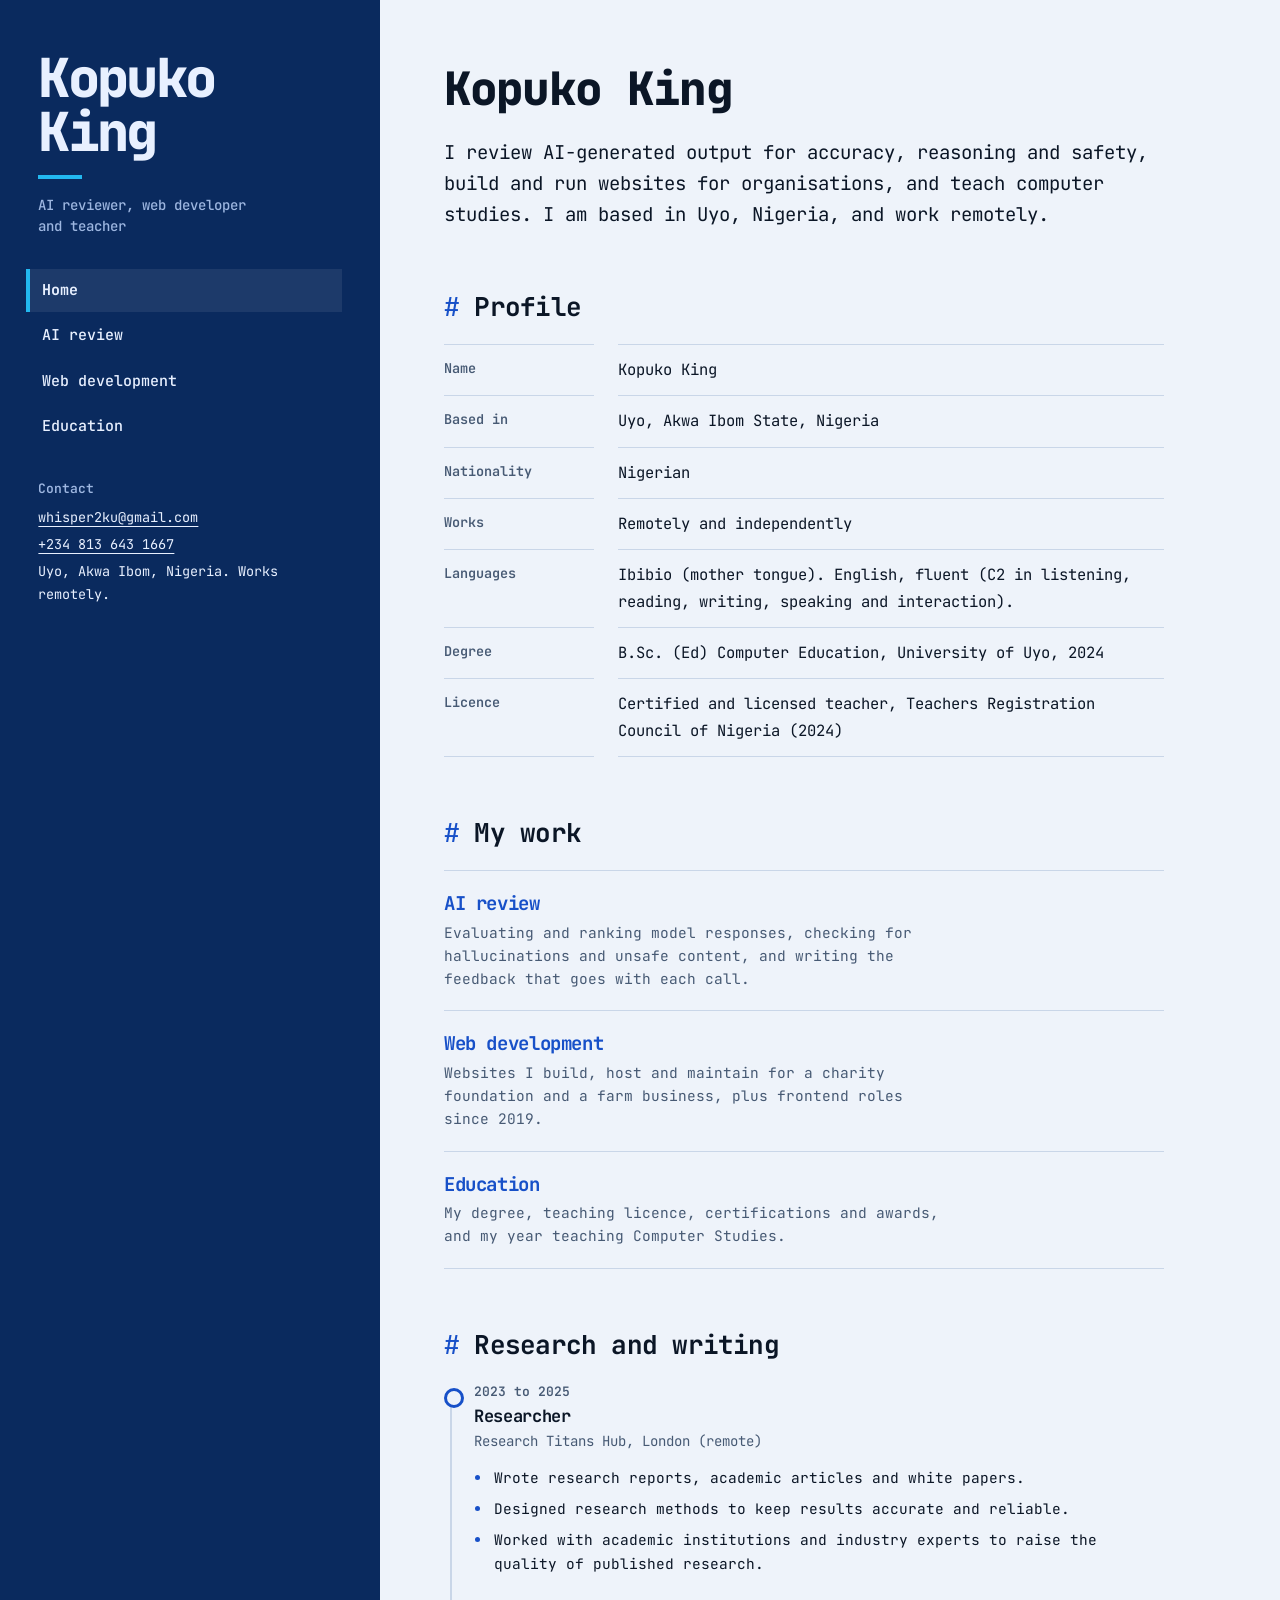
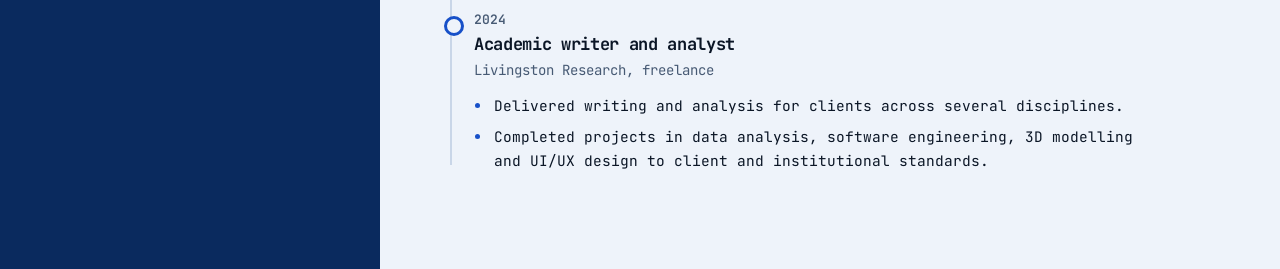
==== commit c7ddf72e: "font change" ====
--- a/index.html
+++ b/index.html
@@ -7,10 +7,10 @@
 <meta name="description" content="Kopuko King: AI reviewer, web developer and teacher based in Uyo, Nigeria.">
 <meta property="og:title" content="Kopuko King | Resume">
 <meta property="og:description" content="Kopuko King: AI reviewer, web developer and teacher based in Uyo, Nigeria.">
-<meta name="theme-color" content="#0E3B2C">
+<meta name="theme-color" content="#0A2A5E">
 <link rel="preconnect" href="https://fonts.googleapis.com">
 <link rel="preconnect" href="https://fonts.gstatic.com" crossorigin>
-<link rel="stylesheet" href="https://fonts.googleapis.com/css2?family=Bricolage+Grotesque:opsz,wdth,wght@12..96,75..100,300..800&family=Newsreader:ital,opsz,wght@0,6..72,400..600;1,6..72,400&display=swap">
+<link rel="stylesheet" href="https://fonts.googleapis.com/css2?family=JetBrains+Mono:wght@400;500;600;700;800&display=swap">
 <link rel="stylesheet" href="style.css">
 </head>
 <body>
--- a/style.css
+++ b/style.css
@@ -1,30 +1,29 @@
-/* Layout: a deep green sidebar carries the name, the page links and contact details, and stays in view on desktop. The right column holds one page of content. On phones the sidebar becomes the opening block. */
+/* Layout: a deep blue sidebar carries the name, the page links and contact details, and stays in view on desktop. The right column holds one page of content. On phones the sidebar becomes the opening block. One monospace face throughout. */
 :root {
   color-scheme: light;
-  --paper: #F1F4F0;
-  --ink: #14201A;
-  --muted: #566359;
-  --rule: #CFD8D0;
-  --link: #0E5A41;
-  --side: #0E3B2C;
-  --side-ink: #E9F1EC;
-  --side-muted: #A3BBAE;
-  --side-rule: #2A5645;
+  --paper: #EEF3FA;
+  --ink: #0B1626;
+  --muted: #475A74;
+  --rule: #C9D6E8;
+  --link: #1750C8;
+  --side: #0A2A5E;
+  --side-ink: #E8F0FF;
+  --side-muted: #9DB6E0;
+  --side-rule: #24427F;
   --side-hover: rgba(255, 255, 255, 0.08);
-  --mark: #F2B632;
-  --display: "Bricolage Grotesque", "Helvetica Neue", Arial, sans-serif;
-  --text: "Newsreader", Georgia, "Times New Roman", serif;
+  --mark: #22B8F0;
+  --mono: "JetBrains Mono", ui-monospace, "SF Mono", "Cascadia Mono", Menlo, Consolas, monospace;
 }
 @media (prefers-color-scheme: dark) {
   :root {
     color-scheme: dark;
-    --paper: #0B1410;
-    --ink: #E4ECE6;
-    --muted: #9BADA1;
-    --rule: #22342B;
-    --link: #7FD1A8;
-    --side: #12281F;
-    --side-rule: #28463A;
+    --paper: #060E1C;
+    --ink: #DCE8FA;
+    --muted: #8FA5C4;
+    --rule: #1A2E4F;
+    --link: #6EA8FF;
+    --side: #0A1D3D;
+    --side-rule: #1F3B6B;
   }
 }
 * { box-sizing: border-box; }
@@ -33,13 +32,12 @@
   margin: 0;
   background: var(--paper);
   color: var(--ink);
-  font-family: var(--text);
-  font-size: 18px;
-  line-height: 1.6;
+  font-family: var(--mono);
+  font-size: 15.5px;
+  line-height: 1.7;
 }
-a { color: var(--link); text-underline-offset: 3px; text-decoration-thickness: 1px; }
+a { color: var(--link); text-underline-offset: 4px; text-decoration-thickness: 1px; }
 a:focus-visible { outline: 2px solid var(--mark); outline-offset: 3px; border-radius: 2px; }
-h1, h2, h3, .when, dt { font-family: var(--display); }
 p { margin: 0; }
 ul, ol { margin: 0; padding: 0; list-style: none; }
 
@@ -53,52 +51,46 @@
   padding: clamp(28px, 4vw, 52px) clamp(24px, 3vw, 40px);
   display: flex; flex-direction: column; gap: 32px;
 }
-.brand {
-  margin: 0;
-  font-family: var(--display);
-  font-size: clamp(56px, 7vw, 84px);
-  line-height: 0.92;
-  font-weight: 800;
-  font-variation-settings: "wdth" 76;
-  letter-spacing: -0.02em;
-}
+.brand { margin: 0; font-size: clamp(38px, 4.2vw, 54px); line-height: 1; font-weight: 800; letter-spacing: -0.05em; }
 .brand a { color: inherit; text-decoration: none; }
-.title { font-family: var(--display); font-size: 18px; line-height: 1.35; font-weight: 500; margin-top: 16px; max-width: 22ch; }
+.title { font-size: 14px; line-height: 1.5; font-weight: 500; margin-top: 16px; max-width: 26ch; color: var(--side-muted); }
 .title::before { content: ""; display: block; width: 44px; height: 4px; background: var(--mark); margin-bottom: 16px; }
-.side h2 { font-size: 15px; font-weight: 600; margin: 0 0 10px; color: var(--side-muted); }
+.side h2 { font-size: 13px; font-weight: 600; margin: 0 0 10px; color: var(--side-muted); letter-spacing: 0; }
+.side h2::before { content: none; }
 .side a { color: var(--side-ink); }
-.nav { display: flex; flex-direction: column; gap: 2px; font-family: var(--display); font-size: 18px; font-weight: 500; }
+.nav { display: flex; flex-direction: column; gap: 2px; font-size: 15px; font-weight: 500; }
 .nav a { text-decoration: none; padding: 9px 12px; margin-left: -12px; border-left: 4px solid transparent; }
 .nav a:hover { background: var(--side-hover); }
 .nav a[aria-current="page"] { border-left-color: var(--mark); font-weight: 700; background: var(--side-hover); }
-.contact { font-size: 16px; display: flex; flex-direction: column; gap: 4px; font-style: normal; overflow-wrap: anywhere; }
+.contact { font-size: 13.5px; display: flex; flex-direction: column; gap: 4px; font-style: normal; overflow-wrap: anywhere; }
 
 /* Main column */
 .main { padding: clamp(32px, 5vw, 72px) clamp(20px, 5vw, 72px) 96px; display: flex; flex-direction: column; gap: 60px; }
-.main > section, .main > header { max-width: 700px; min-width: 0; }
-.main h1 { margin: 0 0 22px; font-size: clamp(38px, 5vw, 58px); line-height: 1.02; font-weight: 800; font-variation-settings: "wdth" 82; letter-spacing: -0.02em; text-wrap: balance; }
-h2 { margin: 0 0 20px; font-size: clamp(26px, 3.4vw, 34px); line-height: 1.1; font-weight: 700; font-variation-settings: "wdth" 88; letter-spacing: -0.01em; text-wrap: balance; }
-.lead { font-size: clamp(21px, 2.5vw, 27px); line-height: 1.42; max-width: 34em; text-wrap: pretty; }
+.main > section, .main > header { max-width: 720px; min-width: 0; }
+.main h1 { margin: 0 0 22px; font-size: clamp(30px, 4vw, 46px); line-height: 1.1; font-weight: 800; letter-spacing: -0.04em; text-wrap: balance; overflow-wrap: anywhere; }
+h2 { margin: 0 0 22px; font-size: clamp(20px, 2.4vw, 26px); line-height: 1.2; font-weight: 700; letter-spacing: -0.03em; text-wrap: balance; }
+.main h2::before { content: "# "; color: var(--link); font-weight: 500; }
+.lead { font-size: clamp(16px, 1.8vw, 19px); line-height: 1.65; max-width: 46em; }
 
-/* Facts with a gold bar */
+/* Facts with a blue bar */
 .facts { display: grid; gap: 22px; margin: 0; }
 .facts > div { display: grid; grid-template-columns: 4px 1fr; column-gap: 18px; }
 .facts > div::before { content: ""; background: var(--mark); grid-row: 1 / span 2; border-radius: 2px; }
-.facts dt { font-size: 19px; font-weight: 700; line-height: 1.25; }
-.facts dd { margin: 3px 0 0; color: var(--muted); font-size: 17px; line-height: 1.5; }
+.facts dt { font-size: 16px; font-weight: 700; line-height: 1.35; }
+.facts dd { margin: 3px 0 0; color: var(--muted); font-size: 14.5px; line-height: 1.6; }
 
 /* Profile details */
 .profile { display: grid; grid-template-columns: 150px 1fr; gap: 0 24px; margin: 0; }
-.profile dt { font-size: 15px; font-weight: 600; color: var(--muted); padding: 12px 0; border-top: 1px solid var(--rule); }
-.profile dd { margin: 0; padding: 10px 0; border-top: 1px solid var(--rule); }
+.profile dt { font-size: 13.5px; font-weight: 600; color: var(--muted); padding: 12px 0; border-top: 1px solid var(--rule); }
+.profile dd { margin: 0; padding: 12px 0; border-top: 1px solid var(--rule); min-width: 0; overflow-wrap: anywhere; }
 .profile dt:last-of-type, .profile dd:last-of-type { border-bottom: 1px solid var(--rule); }
 
 /* Links to the other pages */
 .paths a { display: block; padding: 20px 0; border-top: 1px solid var(--rule); color: inherit; text-decoration: none; }
 .paths li:last-child a { border-bottom: 1px solid var(--rule); }
-.paths h3 { margin: 0 0 4px; font-size: 24px; color: var(--link); text-decoration: underline; text-decoration-thickness: 1px; text-underline-offset: 5px; text-decoration-color: transparent; transition: text-decoration-color 0.15s; }
+.paths h3 { margin: 0 0 4px; font-size: 19px; color: var(--link); text-decoration: underline; text-decoration-thickness: 1px; text-underline-offset: 6px; text-decoration-color: transparent; transition: text-decoration-color 0.15s; }
 .paths a:hover h3, .paths a:focus-visible h3 { text-decoration-color: currentColor; }
-.paths p { color: var(--muted); font-size: 17px; line-height: 1.5; max-width: 52ch; }
+.paths p { color: var(--muted); font-size: 14.5px; line-height: 1.6; max-width: 56ch; }
 
 /* Timeline */
 .timeline { position: relative; display: flex; flex-direction: column; gap: 34px; padding-left: 30px; }
@@ -106,46 +98,49 @@
 .timeline > li { position: relative; min-width: 0; }
 .timeline > li::before { content: ""; position: absolute; left: -30px; top: 6px; width: 14px; height: 14px; border-radius: 50%; background: var(--paper); border: 3px solid var(--link); }
 .timeline > li.now::before { background: var(--mark); border-color: var(--mark); }
-.when { font-size: 15px; font-weight: 600; color: var(--muted); font-variant-numeric: tabular-nums; line-height: 1.5; }
-h3 { margin: 2px 0 0; font-size: 21px; line-height: 1.25; font-weight: 700; font-variation-settings: "wdth" 92; text-wrap: balance; }
-.org { color: var(--muted); font-size: 17px; margin: 2px 0 10px; overflow-wrap: anywhere; }
-.bullets { display: flex; flex-direction: column; gap: 6px; padding-left: 18px; list-style: disc; }
+.when { font-size: 13px; font-weight: 600; color: var(--muted); font-variant-numeric: tabular-nums; line-height: 1.6; }
+h3 { margin: 2px 0 0; font-size: 17px; line-height: 1.35; font-weight: 700; letter-spacing: -0.02em; text-wrap: balance; }
+.org { color: var(--muted); font-size: 14px; margin: 3px 0 12px; overflow-wrap: anywhere; }
+.bullets { display: flex; flex-direction: column; gap: 7px; padding-left: 18px; list-style: disc; font-size: 14.5px; line-height: 1.65; }
 .bullets li::marker { color: var(--link); }
 .bullets li { padding-left: 2px; }
 
 /* Dated or labelled rows */
-.rows li { display: grid; grid-template-columns: 150px 1fr; gap: 2px 24px; padding: 14px 0; border-top: 1px solid var(--rule); }
+.rows li { display: grid; grid-template-columns: 150px 1fr; gap: 2px 24px; padding: 14px 0; border-top: 1px solid var(--rule); font-size: 14.5px; line-height: 1.65; }
 .rows li:last-child { border-bottom: 1px solid var(--rule); }
-.rows .when { padding-top: 3px; }
-.rows b { font-family: var(--display); font-weight: 600; font-variation-settings: "wdth" 94; }
-.rows small { display: block; color: var(--muted); font-size: 16px; line-height: 1.5; margin-top: 2px; }
+.rows .when { padding-top: 2px; }
+.rows b { font-weight: 700; letter-spacing: -0.02em; }
+.rows small { display: block; color: var(--muted); font-size: 13.5px; line-height: 1.6; margin-top: 2px; }
 .rows > li > span { min-width: 0; overflow-wrap: anywhere; }
 
 /* Two-column plain list */
-.cols { columns: 2; column-gap: 40px; }
+.cols { columns: 2; column-gap: 40px; font-size: 14.5px; }
 .cols li { break-inside: avoid; padding: 8px 0; border-top: 1px solid var(--rule); }
+
+.note { margin-top: 26px; font-size: 14.5px; }
+.note b { font-weight: 700; }
 
 @media (max-width: 860px) {
   .page { grid-template-columns: 1fr; }
   .side-inner { position: static; max-height: none; overflow: visible; gap: 24px; }
-  .nav { flex-direction: row; flex-wrap: wrap; gap: 4px 8px; font-size: 17px; }
+  .nav { flex-direction: row; flex-wrap: wrap; gap: 4px 8px; font-size: 14px; }
   .nav a { margin-left: 0; padding: 8px 12px; border-left: 0; border-bottom: 3px solid transparent; }
   .nav a[aria-current="page"] { border-bottom-color: var(--mark); }
   .main { gap: 48px; padding-bottom: 64px; }
 }
 @media (max-width: 560px) {
-  body { font-size: 17px; }
+  body { font-size: 15px; }
   .rows li, .profile { grid-template-columns: 1fr; }
   .profile dt { padding-bottom: 0; border-bottom: 0 !important; }
   .profile dd { border-top: 0; padding-top: 2px; }
   .cols { columns: 1; }
 }
 @media print {
-  :root { --paper: #fff; --ink: #14201A; --muted: #566359; --rule: #CFD8D0; --link: #0E5A41; --side: #0E3B2C; --side-ink: #E9F1EC; --side-muted: #A3BBAE; --side-rule: #2A5645; }
-  body { font-size: 15px; }
-  .page { grid-template-columns: 280px 1fr; min-height: 0; }
-  .side-inner { position: static; max-height: none; padding: 28px 22px; gap: 22px; }
-  .brand { font-size: 52px; }
+  :root { --paper: #fff; --ink: #0B1626; --muted: #475A74; --rule: #C9D6E8; --link: #1750C8; --side: #0A2A5E; --side-ink: #E8F0FF; --side-muted: #9DB6E0; --side-rule: #24427F; }
+  body { font-size: 12.5px; }
+  .page { grid-template-columns: 270px 1fr; min-height: 0; }
+  .side-inner { position: static; max-height: none; padding: 28px 20px; gap: 22px; }
+  .brand { font-size: 36px; }
   .main { padding: 28px; gap: 34px; }
   .timeline > li, .rows li { break-inside: avoid; }
 }
